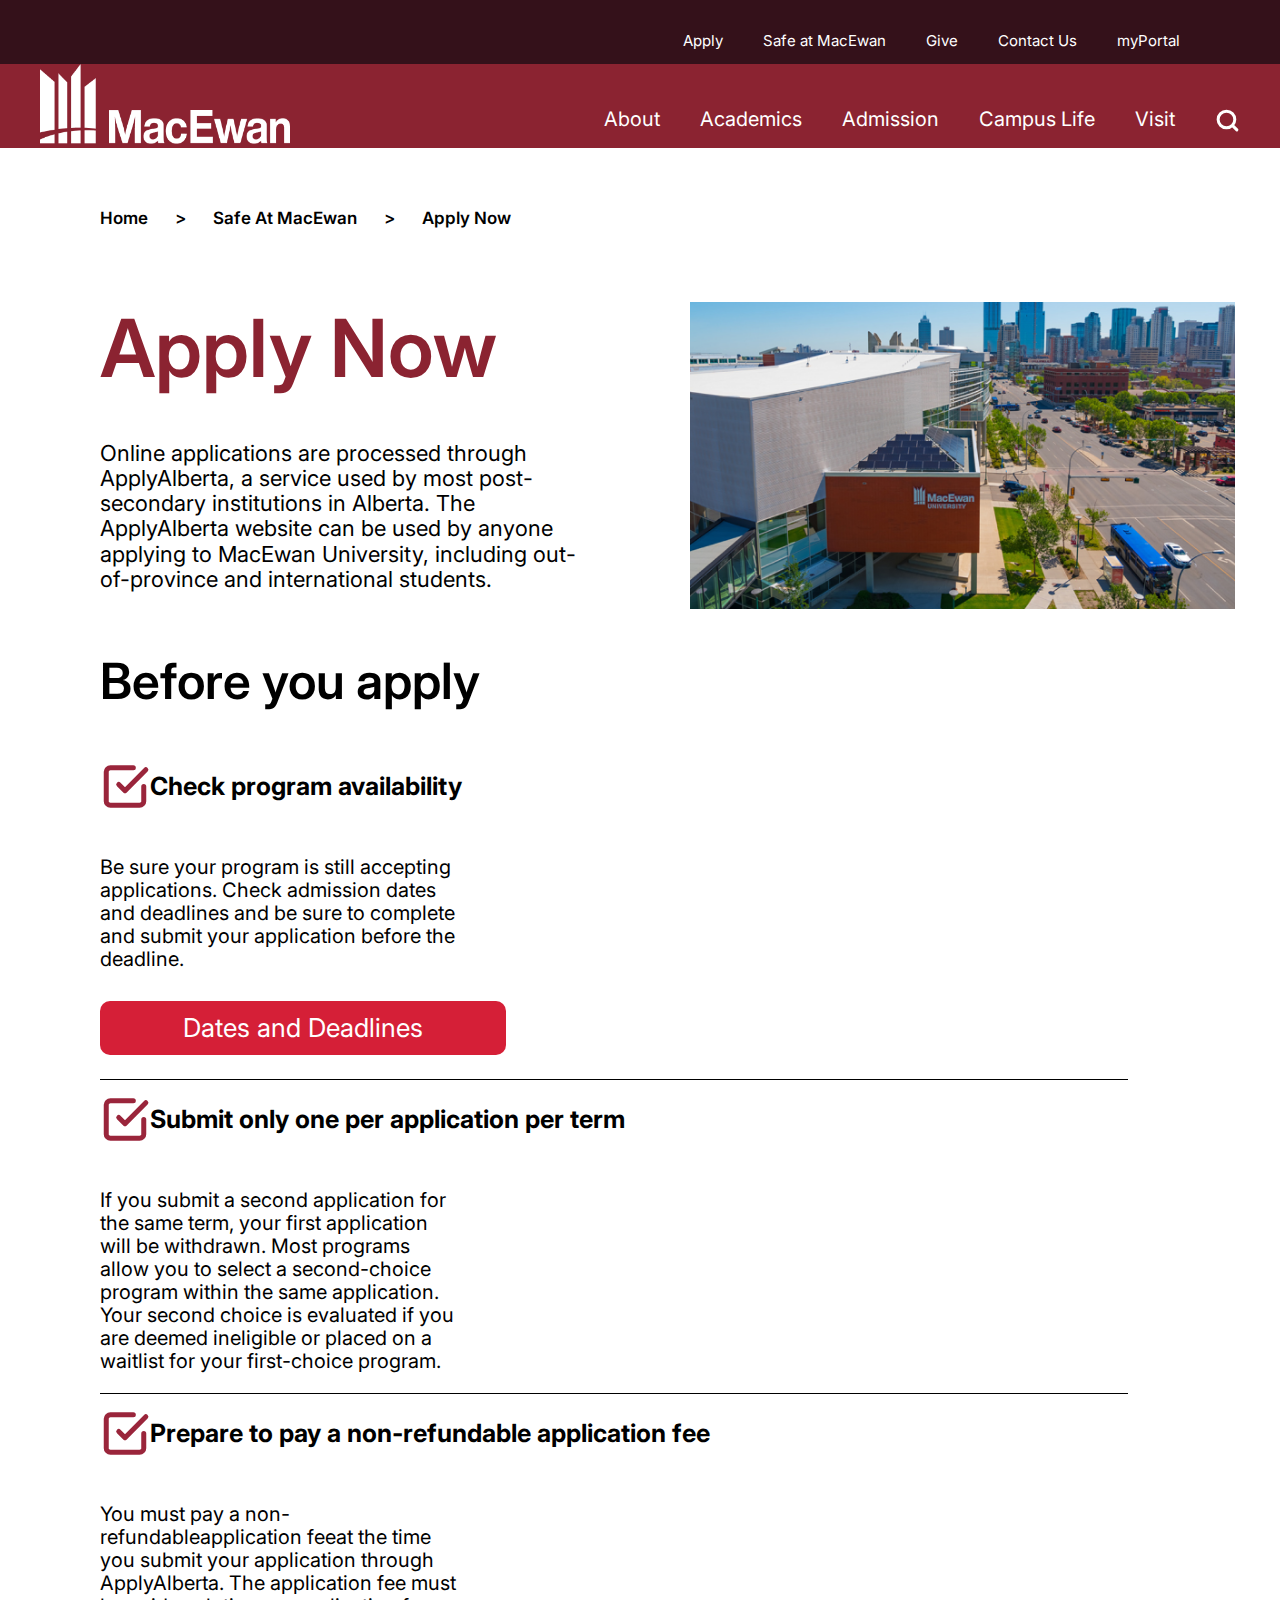
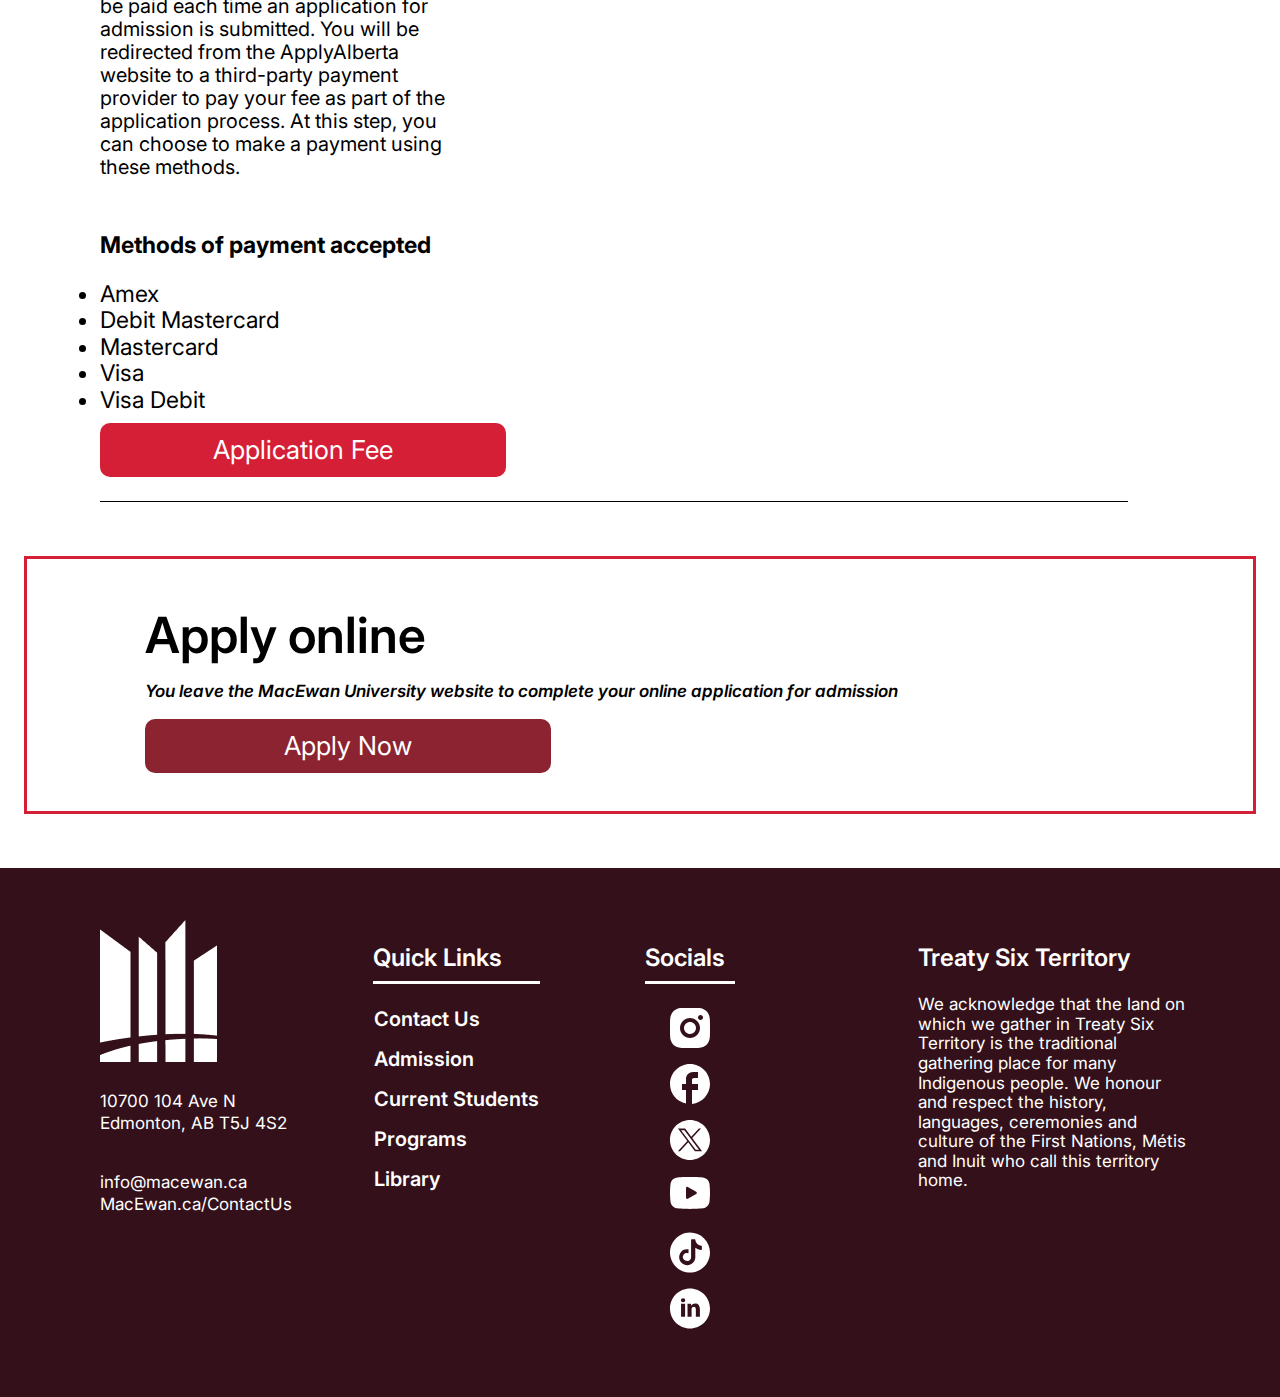
==== apply.html @ 1edd9701 "Have coded all the pages except myPortal which is in progress" ====
<!DOCTYPE html>
<html>
<head>
	<!-- STYLE SHEETS -->
    <link rel="stylesheet" href="styles/normalize.css">
    <link rel="stylesheet" href="styles/apply.css">

	<meta charset="utf-8">
	<meta name="viewport" content="width=device-width, initial-scale=1">
	<title>MacEwan University | Apply Now</title>


	<!-- FONTS -->
	<link rel="preconnect" href="https://fonts.googleapis.com">
	<link rel="preconnect" href="https://fonts.gstatic.com" crossorigin>
	<link href="https://fonts.googleapis.com/css2?family=EB+Garamond:ital,wght@0,400..800;1,400..800&family=Inter:ital,opsz,wght@0,14..32,100..900;1,14..32,100..900&family=Work+Sans:ital,wght@0,100..900;1,100..900&display=swap" rel="stylesheet">

</head>
<body>
	<!--Navigation-->
	<header>
		<nav class="nav-layout">

			<!--Top Navigation (Darker red section)-->

			<div class="top-nav nav-layout hide-top-nav">

				<ul class="menu-list">
					<li class="nav-link"><a href="#">Apply</a></li>
					<li class="nav-link"><a href="#">Safe at MacEwan</a></li>
					<li class="nav-link"><a href="#">Give</a></li>
					<li class="nav-link"><a href="#">Contact Us</a></li>
					<li class="nav-link"><a href="#">myPortal</a></li>
				</ul>
			</div>

			<!--Bottom Navigation (red section)-->
			<div class="bottom-nav-layout">

				<div id="bottom-nav-logo">
					<img src="images/Logo-Nav.png" alt="MacEWan University logo" width="250" height="80">
				</div>

				<div class="bottom-nav">
					<div class="mobile-hamburger">
						<a href="#"><img src="images/Hamburger-icon.png" width="30" height="20"></a>
					</div>

					<ul class="menu-list hide-top-menu">
						<li class="nav-link"><a href="#">About</a></li>
						<li class="nav-link"><a href="#">Academics</a></li>
						<li class="nav-link"><a href="#">Admission</a></li>
						<li class="nav-link"><a href="#">Campus Life</a></li>
						<li class="nav-link"><a href="#">Visit</a></li>
						<li class="nav-link"><a href="#"><img src="images/Search.svg" alt="Search logo"></a></li>
					</ul>
				</div>
			</div>

		</nav>
	</header>

	<!--Breadcrumbs-->
	<section class="margin-100">
		<div class="breadcrumbs">
			<p>Home</p>
			<p>></p>
			<p>Safe At MacEwan</p>
			<p>></p>
			<p>Apply Now</p>
		</div>
	</section>

	<!--Hero section-->
	<section class="apply-hero">
		<div class="margin-100 apply-text"> 
			<h2>Apply Now</h2>
			<p>Online applications are processed through ApplyAlberta, a service used by most post-secondary institutions in Alberta. The ApplyAlberta website can be used by anyone applying to MacEwan University, including out-of-province and international students.</p>
			
		</div>

		<div class="hero-right-margin">
			<img src="images/Apply-Hero.png" width="100%">
			
		</div>
	</section>

	<!--Before you apply section-->
	<section class="margin-100 checklist">
		<h4>Before you apply</h4>

		<div class="bottom-border">
			<div class="title-check">
				<img src="images/Check-square.svg">
				<p>Check program availability</p>
			</div>

			<div class="check-text">
				<p>Be sure your program is still accepting applications. Check admission dates and deadlines and be sure to complete and submit your application before the deadline.</p>
				
			</div>

			<div class="space-border">
				<button class="first-check-btn"><a>Dates and Deadlines</a></button>
			</div>
		</div>

		<div class="bottom-border">
			<div class="title-check">
				<img src="images/Check-square.svg">
				<p>Submit only one per application per term</p>
			</div>

			<div class="check-text">
				<p>If you submit a second application for the same term, your first application will be withdrawn. Most programs allow you to select a second-choice program within the same application. Your second choice is evaluated if you are deemed ineligible or placed on a waitlist for your first-choice program.</p>
			</div>
			
		</div>

		<div class="bottom-border">
			<div class="title-check">
				<img src="images/Check-square.svg">
				<p>Prepare to pay a non-refundable application fee</p>
			</div>

			<div class="check-text">
				<p>You must pay a non-refundableapplication feeat the time you submit your application through ApplyAlberta. The application fee must be paid each time an application for admission is submitted.
				You will be redirected from the ApplyAlberta website to a third-party payment provider to pay your fee as part of the application process. At this step, you can choose to make a payment using these methods.</p>
			</div>
			
			<div class="payment">
				<p>Methods of payment accepted</p>
				<ul class="payment-list">
					<li>Amex</li>
					<li>Debit Mastercard</li>
					<li>Mastercard</li>
					<li>Visa</li>
					<li>Visa Debit</li>
				</ul>
			</div>

			<div class="space-border">
				<button class="third-check-btn"><a>Application Fee</a></button>
			</div>

		</div>
	</section>

	<!--Apply Online section-->
	<section class="margin-100 rectangle-space">

		<div class="apply-rectangle">
			<h4>Apply online</h4>
			<p><em>You leave the MacEwan University website to complete your online application for admission</em></p>
			<button class="apply-btn"><a>Apply Now</a></button>
		</div>
	</section>

	<!--Footer-->
	<footer style="background-color: #34111A;">
		<div class="four-columns margin-100 text-white">
			<div class="info-logo">
				<img src="images/footer-logo.png" alt="MacEwan Logo" width="117" height="142">

				<div class="text-space">
					<p class="text-white">10700 104 Ave N</p>
					<p class="text-white">Edmonton, AB T5J 4S2</p>
				</div>
				<div class="text-space footer-links">
					<a href="#"><p>info@macewan.ca</p></a>
					<a href="#"><p>MacEwan.ca/ContactUs</p></a>
				</div>

			</div>
			<div class="center-items">
				<div>
					<p class="quick-links-underline">Quick Links</p>
				</div>
				<div>
					<ul class="quick-links">
						<li><a href="#">Contact Us</a></li>
						<li><a href="#">Admission</a></li>
						<li><a href="#">Current Students</a></li>
						<li><a href="#">Programs</a></li>
						<li><a href="#">Library</a></li>
					</ul>
				</div>
			</div>

			<div class="center-items">
				<div>
					<p class="social-links-underline">Socials</p>
				</div>
				<div>
					<ul class="social-links">
						<li><a href="#"><img src="images/Instagram.svg" alt="Instagram icon"></a></li>
						<li><a href="#"><img src="images/Facebook.svg" alt="Facebook icon"></a></li>
						<li><a href="#"><img src="images/X.svg" alt="X icon"></a></li>
						<li><a href="#"><img src="images/Youtube.svg"alt="YouTube icon"></a></li>
						<li><a href="#"><img src="images/Tiktok.svg" alt="TikTok icon"></a></li>
						<li><a href="#"><img src="images/Linkdin.svg"alt="Linkdin icon"></a></li>
					</ul>
				</div>
				
			</div>

			<div class="footer-message">
				<p class="title-bold">Treaty Six Territory</p>
				<p>We acknowledge that the land on which we gather in Treaty Six Territory is the traditional gathering place for many Indigenous people. We honour and respect the history, languages, ceremonies and culture of the First Nations, Métis and Inuit who call this territory home.</p>
				
			</div>
			
		</div>
		
	</footer>
</body>
</html>
---- styles/apply.css ----
.inter-<uniquifier> {
  font-family: "Inter", sans-serif;
  font-optical-sizing: auto;
  font-weight: <weight>;
  font-style: normal;
}

h1 {
  color: black;
  font-family: "Inter";
  font-size: 130px;
  font-weight: 600;
  color: #8B2331;
  line-height: 0px;
}

h2 {
  color: black;
  font-family: "Inter";
  font-size: 80px;
  font-weight: 600;
  margin: 0px;
  padding: 0px;
  color: white;
}

h3 {
  color: black;
  font-family: "Inter";
  font-size: 60px;
  font-weight: 600;
}

h4{
  color: black;
  font-family: "Inter";
  font-size: 50px;
  font-weight: 600;
  line-height: 0px;
}

h5{
	color: black;
  font-family: "Inter";
  font-size: 30px;
  font-weight: 600;
  line-height: 0px;
}

p {
  color: black;
  font-family: "Inter";
  font-size: 17px;
  font-weight: normal;
}

a{
	text-decoration: none;
}

ul{
	list-style-type: none;
	margin: 0;
	padding: 0;
}

.text-white{
	color: white !important;
}


.margin-100{
	margin-left: 100px;
}


/* Menu Navigation Layout*/

.nav-layout {
	display: grid;
	grid-template: 64px 84px / 1fr;
}

/*remove if logo background is not implemeted after*/
.logo-background{
	background-image: url(../images/Logo-Nav.png);
	background-repeat: no-repeat;
	z-index: 1;
}


.top-nav{
	background-color: #34111A;
	display: flex;
	justify-content: right;
	padding-top: 32px;
	padding-right: 100px;
	font-size: 15px;
	height: 64px;

}

.menu-list{
  display: flex;
  
}

.nav-link{
	margin-left: 40px;
	font-family: "Inter", sans-serif;
	color: white;
	list-style-type: none;
}

.nav-link :link{
	color: white;
}

.nav-link :visited{
	color: white;
}

.nav-link :hover{
	color: #D51F37;
	
}

nav.nav-layout{
	position: sticky;
	top:0;
}

.bottom-nav-layout{
	display: flex;
	flex-direction: row;
}

#bottom-nav-logo{
	background-color: #8B2331;
	padding-left: 40px;
}

.bottom-nav{
	background-color: #8B2331;
	justify-items: right;
	padding-top: 44px;
	font-size: 20px;
	flex:1;
	padding-right: 40px;
}

.mobile-hamburger{
	display: none;
}

.margin-100{
	margin-left: 100px;
}

/*Breadcrumbs*/
.breadcrumbs{
  display: flex;
  flex-direction: row;
  column-gap: 27px;
  padding-top: 44px;
  padding-bottom: 56px;
}
.breadcrumbs p{
  font-weight: 600;
}

/*Hero section*/

.apply-hero{
	display: grid;
	grid-template-columns: 1fr 1fr;
	column-gap: 100px;
}
.apply-text{
	display: flex;
	flex-direction: column;
	row-gap: 25px;
}

.apply-text h2{
	color: #8B2331;
}

.apply-text p{
	font-size: 22px;
	font-weight: 500px;
}

.hero-right-margin{
	margin-right: 45px;
}

/*Before you apply section*/

.title-check{
	display: flex;
	flex-direction: row;
}

.title-check p{
	font-size: 25px;
	font-weight: bold;
}

.check-text{
	margin-right: 672px;
}

.check-text p{
	font-size: 20px;
}

.space-border{
	padding-bottom: 24px;
}

.first-check-btn{
	width: 406px;
	height: 54px;
	background-color: #D51F37;
	border-radius: 10px;
	border-style: none;
	font-size: 26px;
	font-family: "Inter";
	color: white;
}

.space-border a:hover{
	color: #8B2331;
}

.bottom-border{
	display: flex;
	flex-direction: column;
	row-gap: 10px;
	border-bottom: solid;
	border-width: thin;
	margin-right: 152px;
}

.payment{
	display: flex;
	flex-direction: column;
}
.payment p{
	font-size: 23px;
	font-weight: bold;
}

.payment ul{
	list-style-type: disc;
}

.payment-list{
	font-size: 23px;
	font-family: "Inter";
}

.third-check-btn{
	width: 406px;
	height: 54px;
	background-color: #D51F37;
	border-radius: 10px;
	border-style: none;
	font-size: 26px;
	font-family: "Inter";
	color: white;
}

/*Apply online*/

.rectangle-space{
	margin:54px 24px 54px 24px;
}
.apply-rectangle{
	display: flex;
	flex-direction: column;
	border-style: solid;
	border-color: #D51F37;
	padding:38px 0px 38px 118px;
	margin-bottom: 54px;
}
.apply-rectangle h4{
	margin:38px 0px 30px 0px;
}

.apply-rectangle p{
	font-weight: 600;
}


.apply-btn{
	width: 406px;
	height: 54px;
	background-color: #8B2331;
	border-radius: 10px;
	border-style: none;
	font-size: 26px;
	font-family: "Inter";
	color: white;
	row-gap: 20px;
}

.apply-rectangle a:hover{
	color: #D51F37;
}


/*Footer*/
.four-columns{
	display: grid;
	grid-template-columns: 1fr 1fr 1fr 1fr;
	padding: 52px 0px 52px 0px;
	padding-right: 90px;
	justify-items: left;
	

}

.info-logo{
	display: flex;
	flex-direction: column;
	row-gap: 20px;
}

.text-space p{
	display: flex;
	flex-direction: column;
	line-height: 5px;
}

.footer-links p{
	color: white;
}

.footer-links a :hover{
	color: #D51F37;
}

.footer-message p{
	color: white;
}

.quick-links-underline{
	font-size: 24px;
	font-weight: 600;
	border-bottom: solid;
	width: 167px;
	color: white;
	padding-bottom: 10px;
	
}

.quick-links li{
	font-family: "Inter";
	font-size: 20px;
	font-weight: 600;
	color: white;
	padding-bottom: 17px;
}

.quick-links a:link{
	color: white;
}

.quick-links a:visited{
	color: white;
}
.quick-links a:hover{
	color: #D51F37;
}


.social-links-underline{
	font-size: 24px;
	font-weight: 600;
	border-bottom: solid;
	width: 90px;
	color: white;
	padding-bottom: 10px;

}

.social-links li{
	padding-bottom: 11px;

}

.title-bold{
	font-size: 24px;
	font-weight: 600;
}

.center-items{
	justify-items: center;
}



/*Breakpoint for mobile*/
@media screen and (max-width: 768px) {  

	.nav-layout {
	display: grid;
	grid-template: auto / 1fr;
} /*needs work*/

	.hide-top-nav{
		display: none;
	}

	.hide-top-menu{
		display: none;
	}
	.mobile-hamburger{
		display: flex;
	}

	.margin-100{
		margin-left: 30px;
	}

	 .breadcrumbs{
    display: flex;
    flex-direction: row;
    column-gap: 10px;
    padding-top: 12px;
  }

  .apply-hero{
  	display: grid;
		grid-template-columns: 1fr;
		column-gap: 100px;
  }

	.apply-text{
		display: flex;
		flex-direction: column;
		row-gap: 25px;
		flex-wrap: wrap;
	}
  .apply-text h2{
  	font-size: 40px;
  }

  .apply-text p{
  	font-size: 16px;
  }

  .hero-right-margin{
		margin-right: 0px;
	}

	.title-check{
		display: flex;
		flex-direction: row;
		flex-basis: wrap;
	}

	.checklist h4{
		font-size:25px;
	}

	.title-check p{
		font-size:18px;
	}

	.check-text p{
		font-size: 16px;
	}

	.check-text{
		margin-right: 0px;
	}
	.bottom-border{
		display: flex;
		flex-direction: column;
		flex-wrap: wrap;
		row-gap: 10px;
		border-bottom: solid;
		border-width: thin;
		margin-right: 26px
	}

	.first-check-btn{
	width: 220px;
	height: 40px;
	background-color: #D51F37;
	border-radius: 10px;
	border-style: none;
	font-size: 18px;
	font-family: "Inter";
	color: white;
	}


	.payment{
		display: flex;
		flex-direction: column;
		flex-wrap: wrap;
	}

	.payment p{
		font-size: 18px;
		font-weight: bold;
	}

	.payment-list{
		font-size: 16px;
		font-family: "Inter";
	}

	.third-check-btn{
		width: 220px;
		height: 40px;
		background-color: #D51F37;
		border-radius: 10px;
		border-style: none;
		font-size: 18px;
		font-family: "Inter";
		color: white;
	}

	.apply-rectangle{
		padding:38px 0px 38px 38px;
	}

	.apply-rectangle h4{
		font-size: 25px;
	}

		.apply-rectangle p{
			font-size: 15px;
		}

	.apply-btn{
		width: 220px;
		height: 40px;
		background-color: #8B2331;
		border-radius: 10px;
		border-style: none;
		font-size: 18px;
		font-family: "Inter";
		color: white;
		row-gap: 20px;
	}

	.four-columns{
    display: grid;
    grid-template-columns: 1fr;
  }

  .center-items{
    justify-items: left;
  }

  .social-links{
    display: flex;
    flex-direction: row;
    column-gap: 11px;
  }

}
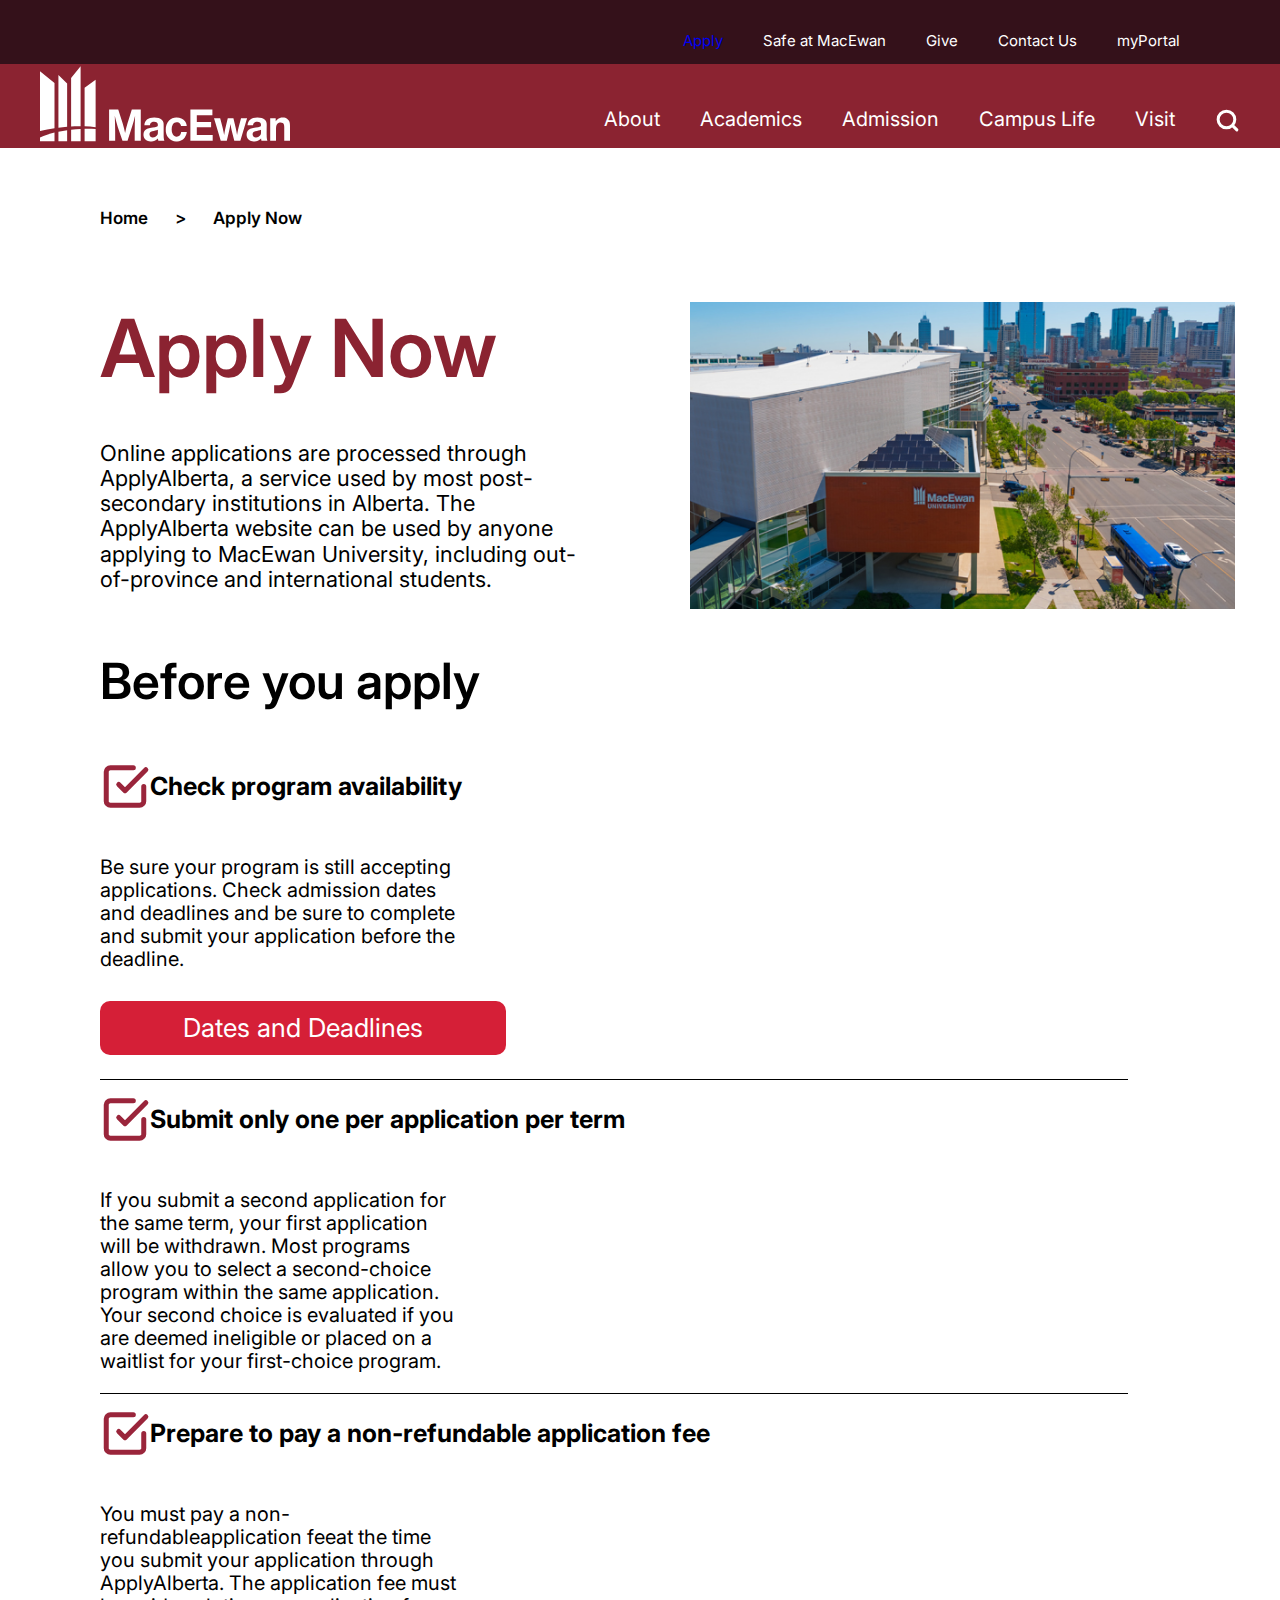
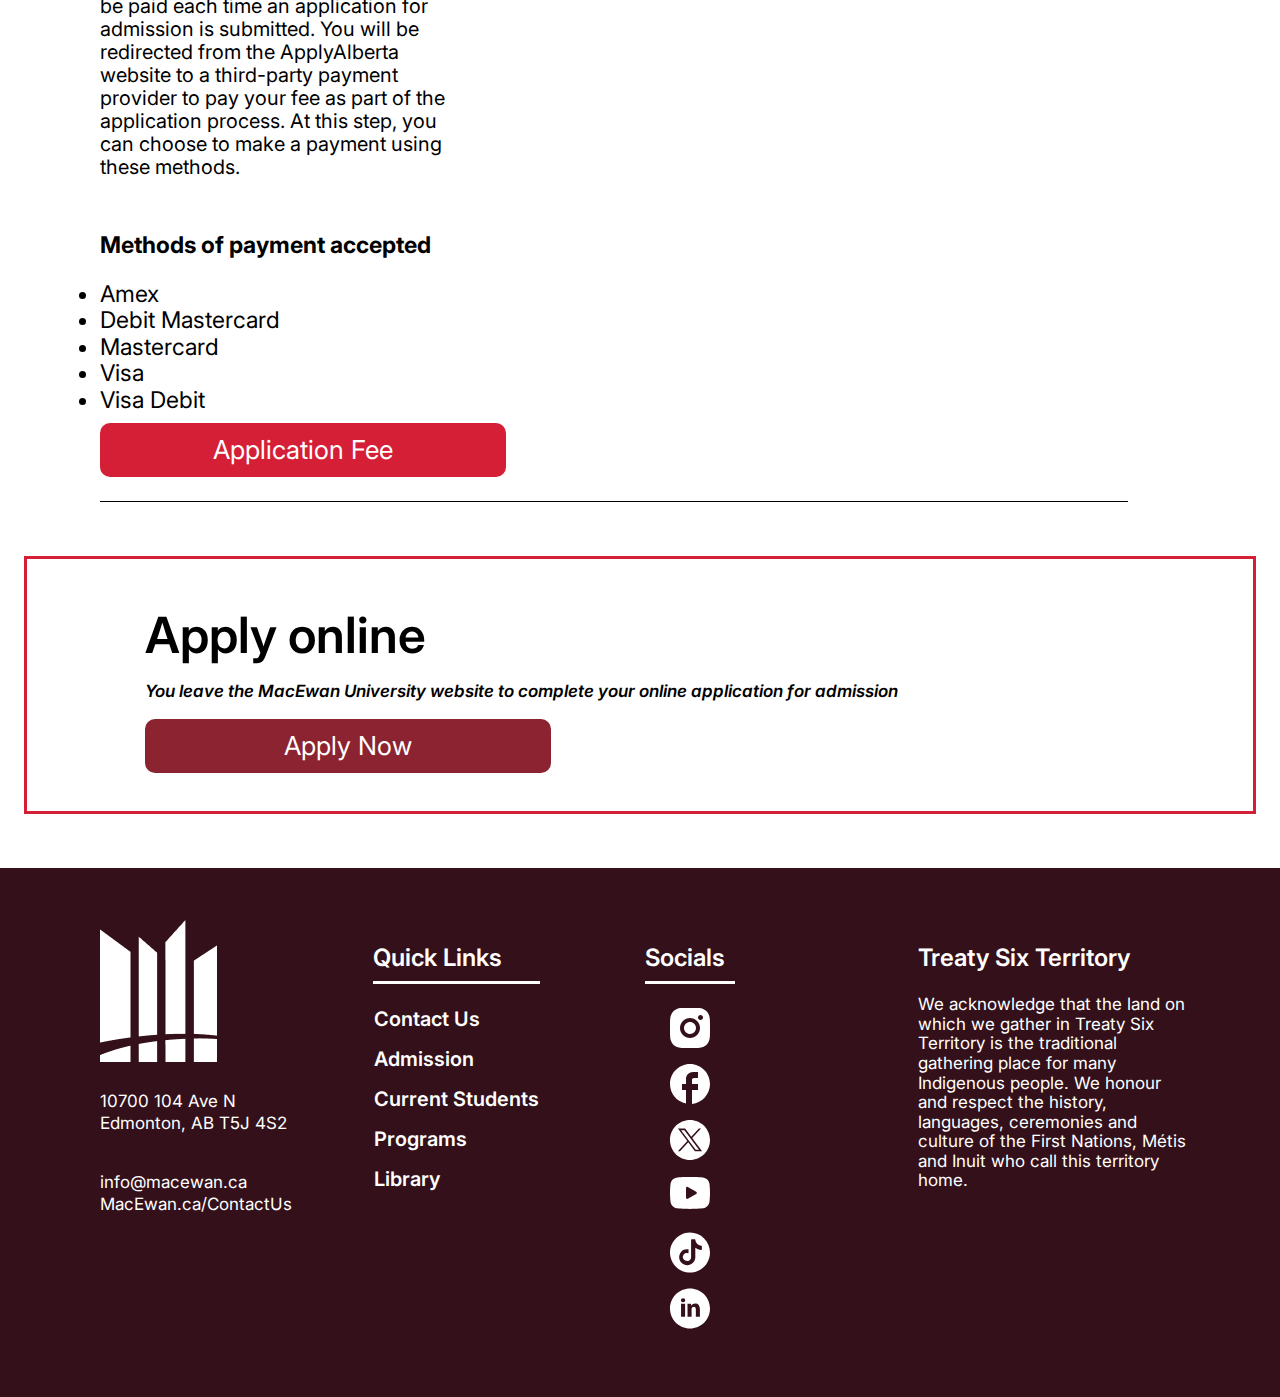
==== commit 134a422a: "Have implemented the coding for all pages, including breakpoints for mobile." ====
--- a/apply.html
+++ b/apply.html
@@ -26,11 +26,11 @@
 			<div class="top-nav nav-layout hide-top-nav">
 
 				<ul class="menu-list">
-					<li class="nav-link"><a href="#">Apply</a></li>
-					<li class="nav-link"><a href="#">Safe at MacEwan</a></li>
+					<li class="nav-link-page"><a href="#">Apply</a></li>
+					<li class="nav-link"><a href="SafeAtMacewan.html">Safe at MacEwan</a></li>
 					<li class="nav-link"><a href="#">Give</a></li>
 					<li class="nav-link"><a href="#">Contact Us</a></li>
-					<li class="nav-link"><a href="#">myPortal</a></li>
+					<li class="nav-link"><a href="myPortal.html">myPortal</a></li>
 				</ul>
 			</div>
 
@@ -38,12 +38,12 @@
 			<div class="bottom-nav-layout">
 
 				<div id="bottom-nav-logo">
-					<img src="images/Logo-Nav.png" alt="MacEWan University logo" width="250" height="80">
+					<a href="index.html"><img src="images/Logo-svg.svg" alt="MacEWan University logo" width="250" height="80"></a>
 				</div>
 
 				<div class="bottom-nav">
 					<div class="mobile-hamburger">
-						<a href="#"><img src="images/Hamburger-icon.png" width="30" height="20"></a>
+						<a href="#"><img src="images/Hamburger-icon.png" alt="Hamburger icon" width="30" height="20"></a>
 					</div>
 
 					<ul class="menu-list hide-top-menu">
@@ -65,8 +65,6 @@
 		<div class="breadcrumbs">
 			<p>Home</p>
 			<p>></p>
-			<p>Safe At MacEwan</p>
-			<p>></p>
 			<p>Apply Now</p>
 		</div>
 	</section>
@@ -80,7 +78,7 @@
 		</div>
 
 		<div class="hero-right-margin">
-			<img src="images/Apply-Hero.png" width="100%">
+			<img src="images/Apply-Hero.png" alt="Image of MacEwan University and downtown street" width="100%">
 			
 		</div>
 	</section>
@@ -91,7 +89,7 @@
 
 		<div class="bottom-border">
 			<div class="title-check">
-				<img src="images/Check-square.svg">
+				<img src="images/Check-square.svg" alt="box with check icon">
 				<p>Check program availability</p>
 			</div>
 
@@ -107,7 +105,7 @@
 
 		<div class="bottom-border">
 			<div class="title-check">
-				<img src="images/Check-square.svg">
+				<img src="images/Check-square.svg" alt="box with check icon">
 				<p>Submit only one per application per term</p>
 			</div>
 
@@ -119,7 +117,7 @@
 
 		<div class="bottom-border">
 			<div class="title-check">
-				<img src="images/Check-square.svg">
+				<img src="images/Check-square.svg" alt="box with check icon">
 				<p>Prepare to pay a non-refundable application fee</p>
 			</div>
 
--- a/styles/apply.css
+++ b/styles/apply.css
@@ -103,6 +103,16 @@
 .menu-list{
   display: flex;
   
+}
+
+.nav-link-page{
+  margin-left: 40px;
+  font-family: "Inter", sans-serif;
+  color: white;
+  list-style-type: none;
+}
+.nav-link-page :visited{
+  color: #D51F37;
 }
 
 .nav-link{
